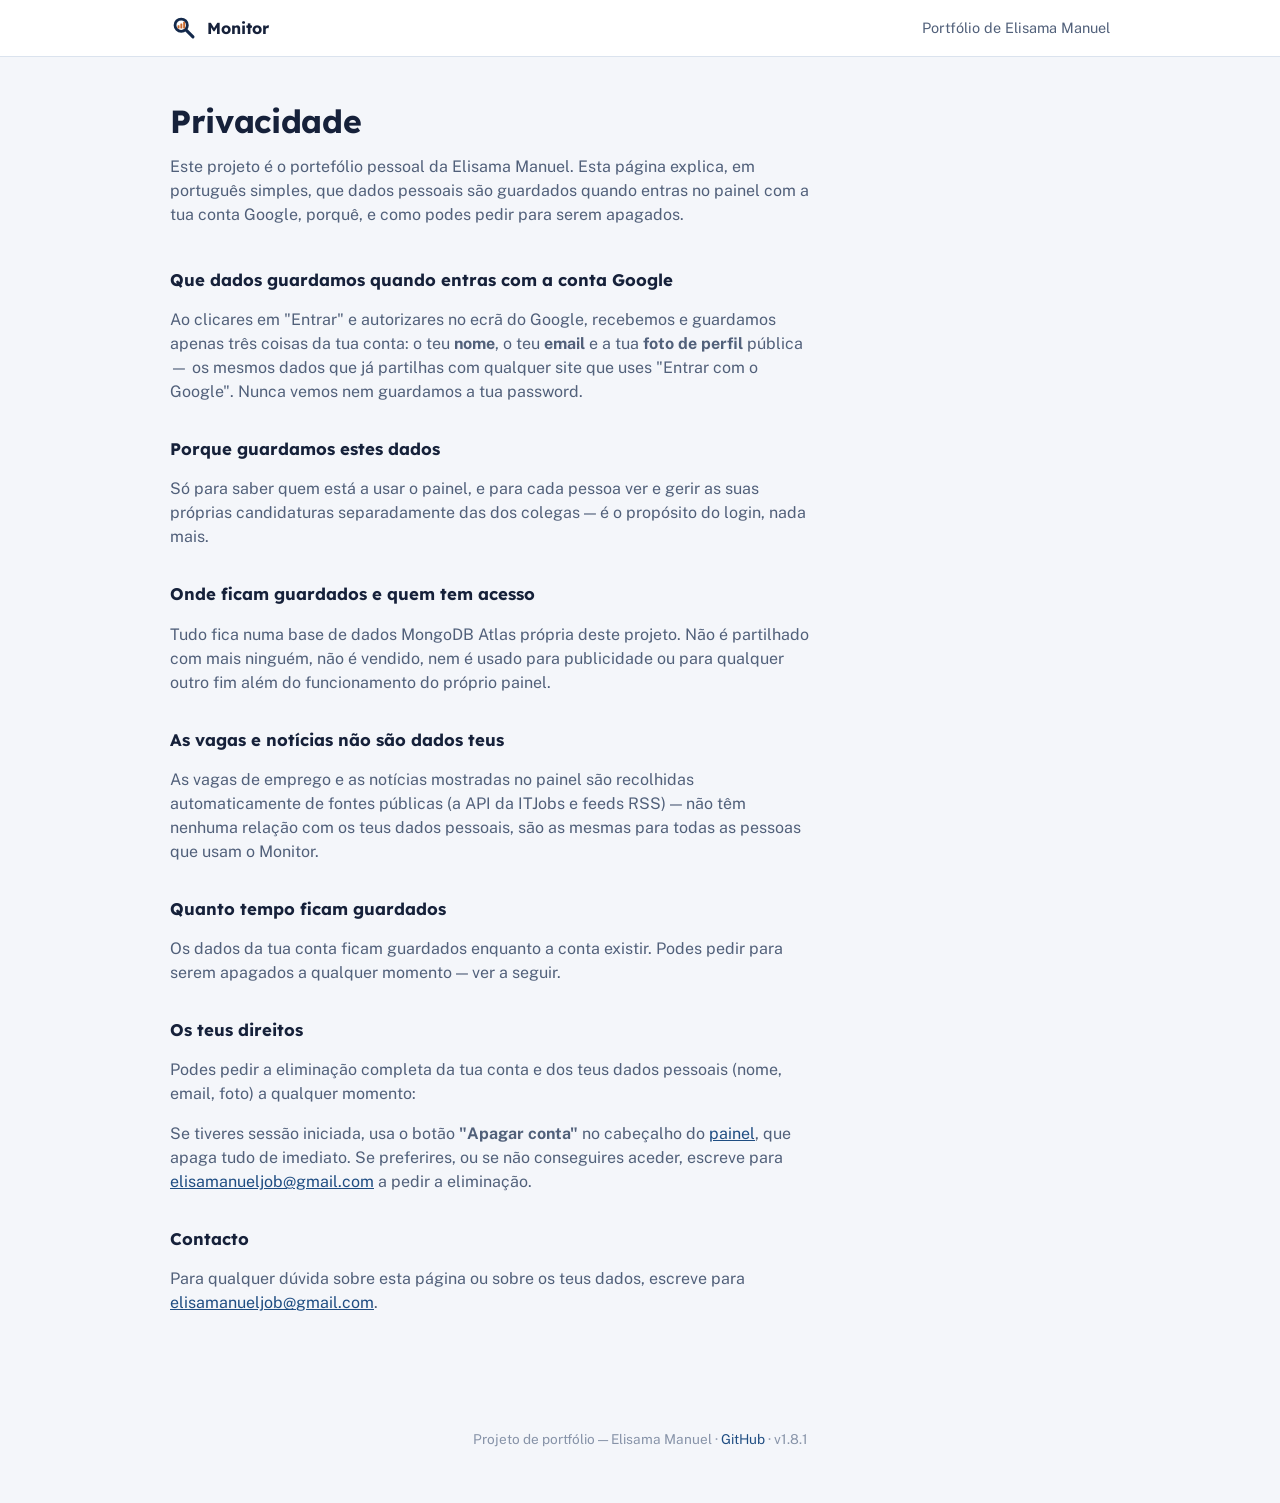
==== static/privacidade.html @ f33a1dab "v1.8.1: interface sem setas nos botoes e links" ====
<!DOCTYPE html>
<html lang="pt">
<head>
    <meta charset="UTF-8">
    <meta name="viewport" content="width=device-width, initial-scale=1.0">
    <title>Privacidade | Monitor de Vagas & Notícias</title>
    <meta name="description" content="Que dados pessoais o Monitor de Vagas & Notícias guarda ao entrares com a conta Google, porquê, e como pedir para serem apagados.">
    <link rel="icon" type="image/svg+xml" href="/static/logo-mark.svg">
    <link rel="stylesheet" href="https://fonts.googleapis.com/css2?family=Lexend:wght@600;700&family=Public+Sans:wght@400;600;700&family=JetBrains+Mono:wght@400;500;700&display=swap">
    <link rel="stylesheet" href="/static/style.css?v=3">
</head>
<body>
    <header class="topo">
        <div class="container topo-conteudo">
            <a href="/" class="marca">
                <img src="/static/logo-mark.svg" alt="">
                <span class="marca-nome">Monitor</span>
            </a>
            <a href="https://elisamanuel-on.github.io/portfolio.html" class="link-portfolio">Portfólio de Elisama Manuel</a>
        </div>
    </header>

    <main class="container pagina-texto">
        <section class="intro">
            <h1>Privacidade</h1>
            <p class="intro-texto">
                Este projeto é o portefólio pessoal da Elisama Manuel. Esta página explica, em
                português simples, que dados pessoais são guardados quando entras no painel com a
                tua conta Google, porquê, e como podes pedir para serem apagados.
            </p>
        </section>

        <h2>Que dados guardamos quando entras com a conta Google</h2>
        <p>
            Ao clicares em "Entrar" e autorizares no ecrã do Google, recebemos e guardamos apenas
            três coisas da tua conta: o teu <strong>nome</strong>, o teu <strong>email</strong> e a
            tua <strong>foto de perfil</strong> pública — os mesmos dados que já partilhas com
            qualquer site que uses "Entrar com o Google". Nunca vemos nem guardamos a tua password.
        </p>

        <h2>Porque guardamos estes dados</h2>
        <p>
            Só para saber quem está a usar o painel, e para cada pessoa ver e gerir as suas próprias
            candidaturas separadamente das dos colegas — é o propósito do login, nada mais.
        </p>

        <h2>Onde ficam guardados e quem tem acesso</h2>
        <p>
            Tudo fica numa base de dados MongoDB Atlas própria deste projeto. Não é partilhado com
            mais ninguém, não é vendido, nem é usado para publicidade ou para qualquer outro fim
            além do funcionamento do próprio painel.
        </p>

        <h2>As vagas e notícias não são dados teus</h2>
        <p>
            As vagas de emprego e as notícias mostradas no painel são recolhidas automaticamente de
            fontes públicas (a API da ITJobs e feeds RSS) — não têm nenhuma relação com os teus dados
            pessoais, são as mesmas para todas as pessoas que usam o Monitor.
        </p>

        <h2>Quanto tempo ficam guardados</h2>
        <p>
            Os dados da tua conta ficam guardados enquanto a conta existir. Podes pedir para serem
            apagados a qualquer momento — ver a seguir.
        </p>

        <h2>Os teus direitos</h2>
        <p>
            Podes pedir a eliminação completa da tua conta e dos teus dados pessoais (nome, email,
            foto) a qualquer momento:
        </p>
        <p>
            Se tiveres sessão iniciada, usa o botão <strong>"Apagar conta"</strong> no
            cabeçalho do <a href="/dashboard">painel</a>, que apaga tudo de imediato. Se preferires,
            ou se não conseguires aceder, escreve para
            <a href="mailto:elisamanueljob@gmail.com">elisamanueljob@gmail.com</a> a pedir a
            eliminação.
        </p>

        <h2>Contacto</h2>
        <p>
            Para qualquer dúvida sobre esta página ou sobre os teus dados, escreve para
            <a href="mailto:elisamanueljob@gmail.com">elisamanueljob@gmail.com</a>.
        </p>
    </main>

    <footer class="rodape">
        <p>Projeto de portfólio — Elisama Manuel · <a href="https://github.com/elisamanuel-on" target="_blank" rel="noopener">GitHub</a> · v1.8.1</p>
    </footer>
</body>
</html>
---- static/style.css ----
/* Monitor de Vagas & Notícias — painel de trabalho, agora com a mesma
   identidade "Azul Editorial" da vitrine pública (mesmos tokens de
   static/vitrine.css), para as duas páginas parecerem o mesmo produto. */

:root {
    --azul-700: #1f4d82;
    --azul-900: #13294b;
    --azul-suave: #e2eaf5;
    --acento: #c96a2e;
    --acento-suave: #f7e6d9;
    --fundo: #f4f6fa;
    --superficie: #ffffff;
    --borda: #dbe3ee;
    --texto: #16213a;
    --texto-suave: #51607a;
    --texto-fraco: #8793a8;
    --sucesso: #0d9488;
    --sucesso-suave: #e6f7f5;
    --aviso: #a8641f;
    --aviso-suave: #f6ead9;
    --raio: 14px;
    --sombra: 0 1px 2px rgba(19,41,75,.06), 0 8px 24px rgba(19,41,75,.08);
}

* { box-sizing: border-box; }

body {
    margin: 0;
    font-family: "Public Sans", -apple-system, BlinkMacSystemFont, "Segoe UI", Roboto, sans-serif;
    background: var(--fundo);
    color: var(--texto);
    line-height: 1.5;
}

h1, h2, h3 { font-family: "Lexend", "Public Sans", sans-serif; }

.mono { font-family: "JetBrains Mono", ui-monospace, monospace; font-variant-numeric: tabular-nums; }

.container {
    max-width: 980px;
    margin: 0 auto;
    padding: 0 20px;
}

.topo {
    background: var(--superficie);
    border-bottom: 1px solid var(--borda);
}

.topo-conteudo {
    display: flex;
    align-items: center;
    justify-content: space-between;
    padding: 14px 20px;
    flex-wrap: wrap;
    gap: 8px;
}

.marca {
    display: flex;
    align-items: center;
    gap: 9px;
    text-decoration: none;
}
.marca:link, .marca:visited, .marca:hover, .marca:active { text-decoration: none; }

.marca img { width: 28px; height: 28px; }

.marca-nome {
    font-family: "Lexend", sans-serif;
    font-weight: 700;
    font-size: 16px;
    color: var(--texto);
}

.link-portfolio {
    color: var(--texto-suave);
    text-decoration: none;
    font-size: 0.9rem;
    border-bottom: 1px solid transparent;
}

.link-portfolio:hover { color: var(--azul-700); border-bottom-color: var(--azul-700); }

.topo-direita {
    display: flex;
    align-items: center;
    gap: 16px;
    flex-wrap: wrap;
}

.conta-utilizador {
    display: flex;
    align-items: center;
    gap: 9px;
    padding: 5px 12px 5px 6px;
    background: var(--fundo);
    border: 1px solid var(--borda);
    border-radius: 999px;
}

.conta-foto {
    width: 22px;
    height: 22px;
    border-radius: 50%;
    object-fit: cover;
    flex-shrink: 0;
}

.conta-nome {
    font-size: 0.82rem;
    color: var(--texto);
    font-weight: 600;
    max-width: 130px;
    overflow: hidden;
    text-overflow: ellipsis;
    white-space: nowrap;
}

.conta-separador {
    width: 1px;
    height: 14px;
    background: var(--borda);
    flex-shrink: 0;
}

.conta-sair {
    font-size: 0.78rem;
    color: var(--texto-suave);
    text-decoration: none;
    white-space: nowrap;
}

.conta-sair:hover { color: var(--azul-700); }

.conta-apagar {
    font: inherit;
    font-size: 0.78rem;
    color: var(--texto-fraco);
    background: none;
    border: none;
    padding: 0;
    cursor: pointer;
    white-space: nowrap;
}

.conta-apagar:hover { color: var(--aviso); }

.pagina-texto {
    padding-bottom: 60px;
}

.pagina-texto h2 {
    font-size: 1.05rem;
    margin: 32px 0 8px;
}

.pagina-texto p {
    color: var(--texto-suave);
    max-width: 640px;
}

.pagina-texto a { color: var(--azul-700); }

.intro {
    padding: 40px 0 8px;
}

.intro h1 {
    margin: 0 0 10px;
    font-size: 2rem;
    letter-spacing: -0.01em;
}

.intro-texto {
    color: var(--texto-suave);
    max-width: 62ch;
    margin: 0;
}

.resumo-cards {
    display: grid;
    grid-template-columns: repeat(auto-fit, minmax(150px, 1fr));
    gap: 12px;
    margin: 28px 0;
}

.card-resumo {
    background: var(--superficie);
    border: 1px solid var(--borda);
    border-radius: var(--raio);
    padding: 16px 18px;
    display: flex;
    flex-direction: column;
    gap: 4px;
    box-shadow: var(--sombra);
}

.card-resumo-destaque {
    border-color: var(--azul-700);
    background: var(--azul-suave);
}

.card-resumo-valor {
    font-family: "JetBrains Mono", ui-monospace, monospace;
    font-variant-numeric: tabular-nums;
    font-size: 1.6rem;
    font-weight: 700;
}

.card-resumo-label {
    font-size: 0.82rem;
    color: var(--texto-suave);
}

.abas {
    display: flex;
    gap: 4px;
    border-bottom: 1px solid var(--borda);
    margin-bottom: 20px;
}

.aba {
    display: inline-flex;
    align-items: center;
    gap: 7px;
    appearance: none;
    background: none;
    border: none;
    border-bottom: 2px solid transparent;
    padding: 10px 4px;
    margin-right: 20px;
    font-size: 0.95rem;
    font-weight: 600;
    color: var(--texto-suave);
    cursor: pointer;
    transition: color .15s ease, border-color .15s ease;
}

.aba:hover { color: var(--azul-700); }

.aba-ativa, .aba-ativa:hover {
    color: var(--azul-700);
    border-bottom-color: var(--azul-700);
}

.aba-contador {
    display: inline-flex;
    align-items: center;
    justify-content: center;
    min-width: 18px;
    height: 18px;
    padding: 0 5px;
    border-radius: 999px;
    background: var(--acento);
    color: #fff;
    font-size: 0.7rem;
    font-weight: 700;
    font-family: "JetBrains Mono", ui-monospace, monospace;
}

.aba-contador[hidden] { display: none; }

.filtros {
    display: flex;
    gap: 10px;
    margin-bottom: 16px;
    flex-wrap: wrap;
}

.filtros input, .filtros select {
    font-family: inherit;
    font-size: 0.9rem;
    padding: 9px 12px;
    border-radius: 10px;
    border: 1px solid var(--borda);
    background: var(--superficie);
    color: var(--texto);
    transition: border-color .15s ease;
}

.filtros input:focus-visible, .filtros select:focus-visible {
    outline: 2px solid var(--azul-700);
    outline-offset: 1px;
    border-color: var(--azul-700);
}

.filtros input[type="search"] {
    flex: 1;
    min-width: 200px;
}

.lista {
    display: grid;
    gap: 12px;
    padding-bottom: 60px;
}

.estado-vazio {
    color: var(--texto-suave);
    padding: 24px;
    text-align: center;
    background: var(--superficie);
    border: 1px dashed var(--borda);
    border-radius: var(--raio);
}

.cartao-vaga, .cartao-noticia {
    background: var(--superficie);
    border: 1px solid var(--borda);
    border-radius: var(--raio);
    padding: 16px 18px;
    box-shadow: var(--sombra);
    transition: box-shadow .18s ease, border-color .18s ease;
}

.cartao-vaga:hover, .cartao-noticia:hover {
    border-color: var(--azul-700);
}

.cartao-vaga-cabecalho {
    display: flex;
    align-items: flex-start;
    justify-content: space-between;
    gap: 10px;
}

.cartao-vaga-cabecalho h3 {
    margin: 0;
    font-size: 1.05rem;
    font-family: "Public Sans", sans-serif;
    font-weight: 700;
}

/* Pílulas de estado — mesmas cores usadas no guia de identidade */
.etiqueta-estado {
    font-size: 0.75rem;
    font-weight: 600;
    padding: 3px 10px;
    border-radius: 999px;
    white-space: nowrap;
    background: var(--aviso-suave);
    color: var(--aviso);
}

.etiqueta-estado[data-estado="candidatei_me"] {
    background: var(--fundo);
    color: var(--azul-700);
    border: 1px solid var(--borda);
}

.etiqueta-estado[data-estado="resposta_recebida"] {
    background: var(--sucesso-suave);
    color: var(--sucesso);
}

.etiqueta-estado[data-estado="arquivada"] {
    background: var(--borda);
    color: var(--texto-fraco);
}

.cartao-vaga-empresa {
    margin: 4px 0 2px;
    font-weight: 600;
    color: var(--texto-suave);
}

.etiqueta-fonte {
    display: inline-block;
    margin-bottom: 8px;
    font-family: "JetBrains Mono", ui-monospace, monospace;
    font-size: 0.72rem;
    font-weight: 500;
    letter-spacing: 0.03em;
    text-transform: uppercase;
    color: var(--texto-suave);
    background: var(--fundo);
    border: 1px solid var(--borda);
    border-radius: 999px;
    padding: 2px 9px;
}

.cartao-vaga-detalhes {
    margin: 0 0 12px;
    font-size: 0.88rem;
    color: var(--texto-suave);
}

.cartao-vaga-rodape {
    display: flex;
    align-items: center;
    justify-content: space-between;
    gap: 10px;
    flex-wrap: wrap;
}

.cartao-vaga-link {
    color: var(--azul-700);
    text-decoration: none;
    font-weight: 600;
    font-size: 0.9rem;
}

.cartao-vaga-link:hover { text-decoration: underline; }

.seletor-estado {
    font-family: inherit;
    font-size: 0.85rem;
    padding: 6px 10px;
    border-radius: 8px;
    border: 1px solid var(--borda);
    background: var(--fundo);
    transition: border-color .15s ease;
}

.seletor-estado:focus-visible {
    outline: 2px solid var(--azul-700);
    outline-offset: 1px;
    border-color: var(--azul-700);
}

.cartao-noticia-fonte {
    margin: 0 0 4px;
    font-family: "JetBrains Mono", ui-monospace, monospace;
    font-size: 0.72rem;
    font-weight: 500;
    letter-spacing: 0.04em;
    text-transform: uppercase;
    color: var(--sucesso);
}

.cartao-noticia h3 {
    margin: 0 0 6px;
    font-size: 1.02rem;
    font-family: "Public Sans", sans-serif;
    font-weight: 700;
}

.cartao-noticia h3 a {
    color: var(--texto);
    text-decoration: none;
}

.cartao-noticia h3 a:hover { color: var(--azul-700); }

.cartao-noticia-resumo {
    margin: 0 0 8px;
    color: var(--texto-suave);
    font-size: 0.9rem;
}

.cartao-noticia-data {
    margin: 0;
    font-size: 0.78rem;
    color: var(--texto-fraco);
}

.rodape {
    text-align: center;
    padding: 24px 20px 40px;
    color: var(--texto-fraco);
    font-size: 0.85rem;
}

.rodape a { color: var(--azul-700); text-decoration: none; }
.rodape a:hover { text-decoration: underline; }

/* Celebração ao marcar uma vaga como "Com resposta" */
@keyframes estadoPop {
    0%   { transform: scale(1); }
    40%  { transform: scale(1.18); }
    70%  { transform: scale(.96); }
    100% { transform: scale(1); }
}
.etiqueta-estado.a-celebrar { animation: estadoPop .5s cubic-bezier(.34, 1.56, .64, 1); }

@keyframes cartaoBrilho {
    0%   { box-shadow: 0 0 0 0 rgba(13, 148, 136, .35), var(--sombra); }
    100% { box-shadow: 0 0 0 14px rgba(13, 148, 136, 0), var(--sombra); }
}
.cartao-vaga.a-celebrar { animation: cartaoBrilho 1s ease-out; }

/* Estatísticas */

.grelha-estatisticas {
    display: grid;
    grid-template-columns: repeat(auto-fit, minmax(280px, 1fr));
    gap: 16px;
    padding-bottom: 60px;
}

.cartao-estatistica {
    background: var(--superficie);
    border: 1px solid var(--borda);
    border-radius: var(--raio);
    padding: 18px 20px;
    box-shadow: var(--sombra);
}

.cartao-estatistica-larga { grid-column: 1 / -1; }

.estatistica-cabecalho {
    display: flex;
    align-items: center;
    justify-content: space-between;
    flex-wrap: wrap;
    gap: 8px;
    margin-bottom: 4px;
}

.estatistica-titulo {
    margin: 0 0 10px;
    font-size: 0.92rem;
    font-weight: 700;
    color: var(--texto);
}

.cartao-estatistica-larga .estatistica-titulo { margin-bottom: 0; }

.estatistica-legenda {
    display: flex;
    gap: 14px;
    font-size: 0.8rem;
    color: var(--texto-suave);
}

.legenda-item { display: flex; align-items: center; gap: 5px; }

.ponto-legenda {
    width: 8px;
    height: 8px;
    border-radius: 999px;
    display: inline-block;
}

.ponto-legenda-vagas { background: var(--azul-700); }
.ponto-legenda-noticias { background: var(--acento); }

.cartao-estatistica canvas {
    width: 100%;
    display: block;
    min-height: 120px;
}

.taxa-resposta-numero {
    font-family: "JetBrains Mono", ui-monospace, monospace;
    font-size: 2.2rem;
    font-weight: 700;
    color: var(--sucesso);
    line-height: 1;
}

.taxa-resposta-barra {
    height: 10px;
    border-radius: 999px;
    background: var(--borda);
    overflow: hidden;
    margin: 12px 0 8px;
}

.taxa-resposta-preenchimento {
    height: 100%;
    background: var(--sucesso);
    border-radius: 999px;
    transition: width .6s cubic-bezier(.34, 1.56, .64, 1);
}

.taxa-resposta-legenda {
    margin: 0;
    font-size: 0.85rem;
    color: var(--texto-suave);
}

.lista-fontes {
    display: flex;
    flex-direction: column;
}

.linha-fonte {
    display: flex;
    align-items: center;
    gap: 9px;
    padding: 9px 0;
    border-bottom: 1px solid var(--borda);
}

.linha-fonte:last-child { border-bottom: none; }

.linha-fonte .ponto-legenda { flex-shrink: 0; }

.linha-fonte-nome {
    flex: 1;
    min-width: 0;
    font-size: 0.88rem;
    font-weight: 600;
    color: var(--texto);
    white-space: nowrap;
    overflow: hidden;
    text-overflow: ellipsis;
}

.linha-fonte-total {
    font-family: "JetBrains Mono", ui-monospace, monospace;
    font-size: 0.85rem;
    color: var(--texto-suave);
}

@media (prefers-reduced-motion: reduce) {
    .aba, .filtros input, .filtros select, .cartao-vaga, .cartao-noticia, .seletor-estado {
        transition: none;
    }
    .etiqueta-estado.a-celebrar, .cartao-vaga.a-celebrar {
        animation: none;
    }
    .taxa-resposta-preenchimento {
        transition: none;
    }
}

@media (max-width: 480px) {
    .intro h1 { font-size: 1.6rem; }
    .cartao-vaga-rodape { flex-direction: column; align-items: stretch; }
}

.paginacao {
    display: flex;
    align-items: center;
    justify-content: space-between;
    gap: 12px;
    padding: 10px 0 4px;
}

.paginacao-info {
    display: flex;
    flex-direction: column;
    align-items: center;
    color: var(--texto-suave);
    font-size: 0.95rem;
    text-align: center;
}

.paginacao-info small { color: var(--texto-fraco); font-size: 0.8rem; }

.paginacao-botao {
    font: inherit;
    font-weight: 600;
    color: var(--azul-700);
    background: var(--superficie);
    border: 1px solid var(--azul-700);
    border-radius: 999px;
    padding: 9px 20px;
    cursor: pointer;
    white-space: nowrap;
    transition: background .15s, color .15s;
}

.paginacao-botao:hover:not(:disabled) { background: var(--azul-700); color: #fff; }
.paginacao-botao:focus-visible { outline: 3px solid var(--azul-suave); outline-offset: 2px; }
.paginacao-botao:disabled { opacity: .4; cursor: default; }

@media (max-width: 520px) {
    .paginacao-botao { padding: 8px 12px; font-size: 0.9rem; }
    .paginacao-info small { display: none; }
}
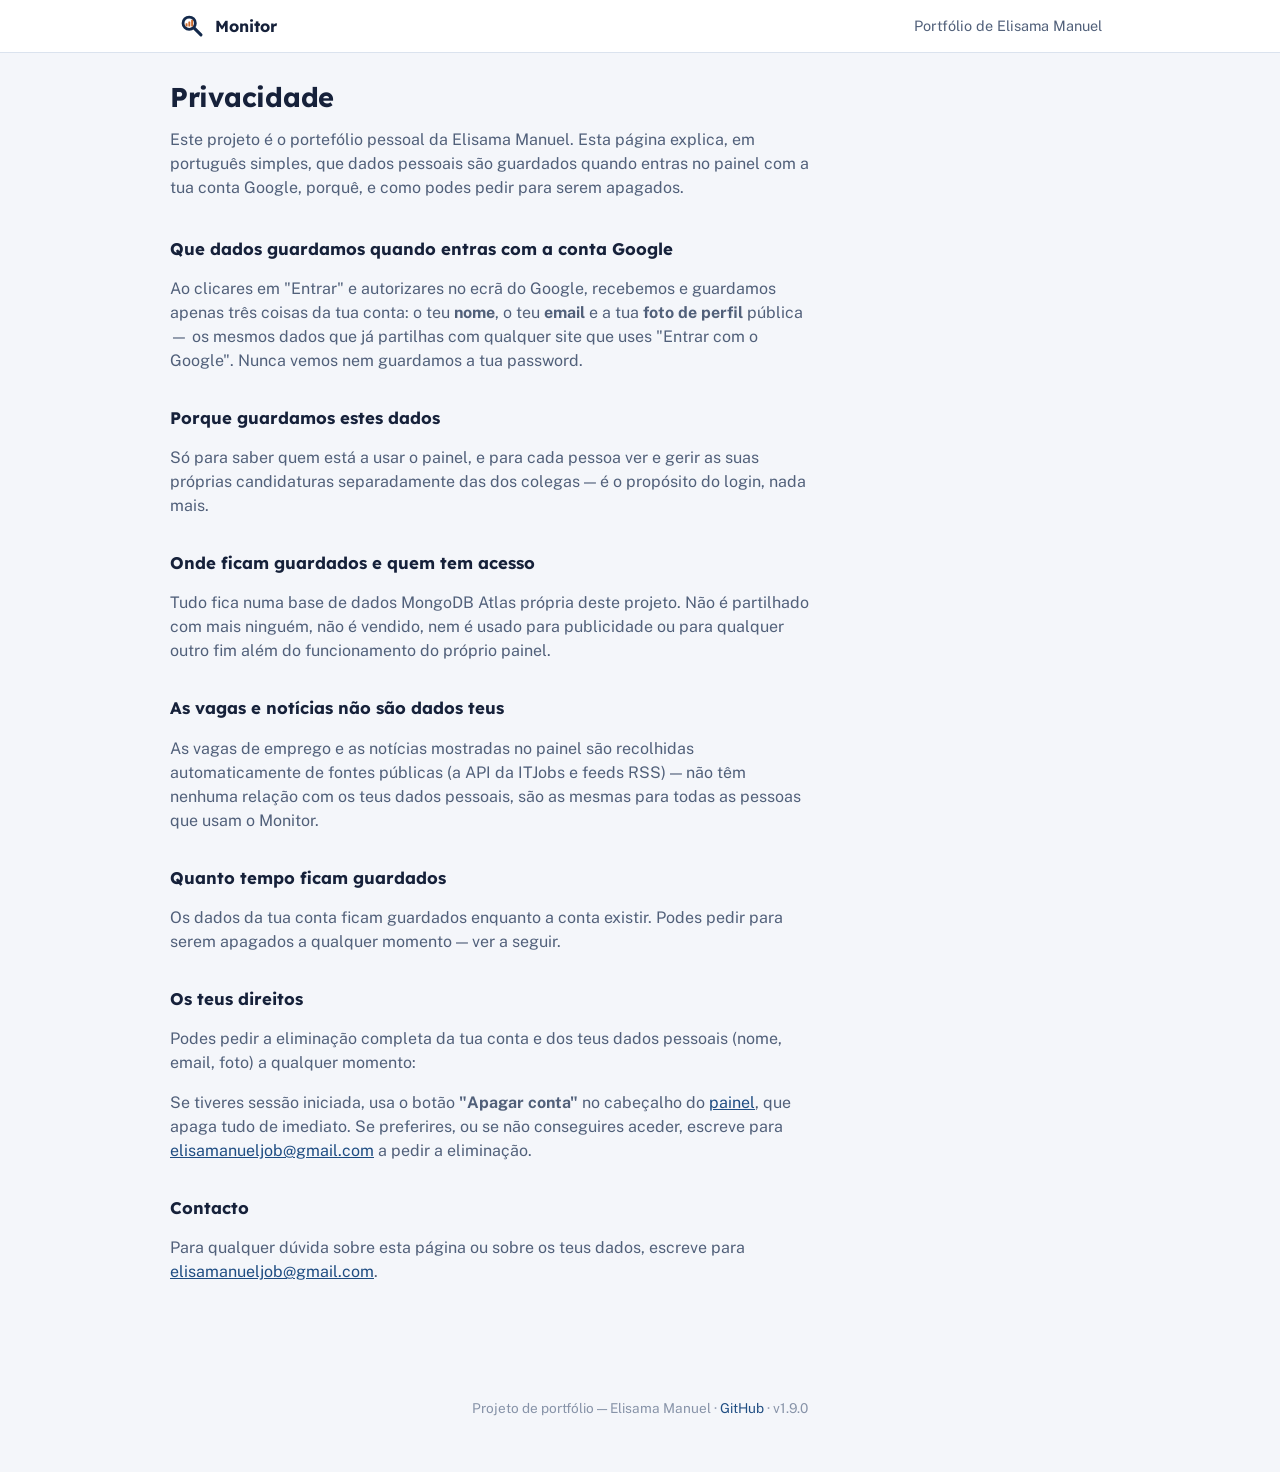
==== commit cc6378a6: "v1.9.0: layout em largura total com painel lateral de noticias" ====
--- a/static/privacidade.html
+++ b/static/privacidade.html
@@ -85,7 +85,7 @@
     </main>
 
     <footer class="rodape">
-        <p>Projeto de portfólio — Elisama Manuel · <a href="https://github.com/elisamanuel-on" target="_blank" rel="noopener">GitHub</a> · v1.8.1</p>
+        <p>Projeto de portfólio — Elisama Manuel · <a href="https://github.com/elisamanuel-on" target="_blank" rel="noopener">GitHub</a> · v1.9.0</p>
     </footer>
 </body>
 </html>
--- a/static/style.css
+++ b/static/style.css
@@ -45,15 +45,25 @@
 .topo {
     background: var(--superficie);
     border-bottom: 1px solid var(--borda);
+    position: sticky;
+    top: 0;
+    z-index: 20;
+}
+
+/* Largura total, com margens laterais pequenas (o painel aproveita o ecrã todo) */
+.container-largo {
+    width: 100%;
+    margin: 0 auto;
+    padding: 0 28px;
 }
 
 .topo-conteudo {
     display: flex;
     align-items: center;
     justify-content: space-between;
-    padding: 14px 20px;
+    padding: 12px 28px;
     flex-wrap: wrap;
-    gap: 8px;
+    gap: 8px 24px;
 }
 
 .marca {
@@ -83,6 +93,7 @@
 .link-portfolio:hover { color: var(--azul-700); border-bottom-color: var(--azul-700); }
 
 .topo-direita {
+    margin-left: auto;
     display: flex;
     align-items: center;
     gap: 16px;
@@ -163,26 +174,26 @@
 .pagina-texto a { color: var(--azul-700); }
 
 .intro {
-    padding: 40px 0 8px;
+    padding: 24px 0 4px;
 }
 
 .intro h1 {
     margin: 0 0 10px;
-    font-size: 2rem;
+    font-size: 1.7rem;
     letter-spacing: -0.01em;
 }
 
 .intro-texto {
     color: var(--texto-suave);
-    max-width: 62ch;
+    max-width: 90ch;
     margin: 0;
 }
 
 .resumo-cards {
     display: grid;
-    grid-template-columns: repeat(auto-fit, minmax(150px, 1fr));
-    gap: 12px;
-    margin: 28px 0;
+    grid-template-columns: repeat(auto-fit, minmax(170px, 1fr));
+    gap: 14px;
+    margin: 18px 0 22px;
 }
 
 .card-resumo {
@@ -215,9 +226,7 @@
 
 .abas {
     display: flex;
-    gap: 4px;
-    border-bottom: 1px solid var(--borda);
-    margin-bottom: 20px;
+    gap: 6px;
 }
 
 .aba {
@@ -227,21 +236,21 @@
     appearance: none;
     background: none;
     border: none;
-    border-bottom: 2px solid transparent;
-    padding: 10px 4px;
-    margin-right: 20px;
+    border-radius: 10px;
+    padding: 8px 14px;
     font-size: 0.95rem;
     font-weight: 600;
+    font-family: inherit;
     color: var(--texto-suave);
     cursor: pointer;
-    transition: color .15s ease, border-color .15s ease;
-}
-
-.aba:hover { color: var(--azul-700); }
+    transition: color .15s ease, background .15s ease;
+}
+
+.aba:hover { color: var(--azul-700); background: var(--fundo); }
 
 .aba-ativa, .aba-ativa:hover {
     color: var(--azul-700);
-    border-bottom-color: var(--azul-700);
+    background: var(--azul-suave);
 }
 
 .aba-contador {
@@ -290,11 +299,108 @@
     min-width: 200px;
 }
 
+.filtros-vagas {
+    display: grid;
+    grid-template-columns: minmax(220px, 2fr) repeat(5, minmax(0, 1fr));
+}
+
+.filtros-vagas input[type="search"] { min-width: 0; }
+.filtros-vagas select { min-width: 0; width: 100%; }
+
 .lista {
     display: grid;
     gap: 12px;
     padding-bottom: 60px;
-}
+    scroll-margin-top: 84px;
+}
+
+/* Vagas à esquerda, notícias e localizações à direita */
+.duas-colunas {
+    display: grid;
+    grid-template-columns: minmax(0, 1fr) 360px;
+    gap: 20px;
+    align-items: start;
+}
+
+.lateral {
+    position: sticky;
+    top: 84px;
+    display: flex;
+    flex-direction: column;
+    gap: 16px;
+}
+
+.lateral-bloco {
+    background: var(--superficie);
+    border: 1px solid var(--borda);
+    border-radius: var(--raio);
+    padding: 16px;
+    box-shadow: var(--sombra);
+}
+
+.lateral-titulo {
+    display: flex;
+    justify-content: space-between;
+    align-items: center;
+    margin: 0 0 12px;
+    font-size: 1rem;
+}
+
+.lateral-ver-todas {
+    font: inherit;
+    font-family: "Public Sans", sans-serif;
+    font-size: 0.82rem;
+    font-weight: 600;
+    color: var(--azul-700);
+    background: none;
+    border: none;
+    padding: 0;
+    cursor: pointer;
+}
+
+.lateral-ver-todas:hover { text-decoration: underline; }
+
+.lateral-noticias { display: flex; flex-direction: column; gap: 8px; }
+
+.lateral-noticia {
+    border: 1px solid var(--borda);
+    border-radius: 12px;
+    padding: 10px 12px;
+}
+
+.lateral-noticia small {
+    display: block;
+    font-family: "JetBrains Mono", ui-monospace, monospace;
+    font-size: 0.7rem;
+    font-weight: 500;
+    letter-spacing: 0.04em;
+    text-transform: uppercase;
+    color: var(--acento);
+}
+
+.lateral-noticia a {
+    display: block;
+    margin: 3px 0;
+    font-weight: 600;
+    font-size: 0.92rem;
+    color: var(--texto);
+    text-decoration: none;
+}
+
+.lateral-noticia a:hover { color: var(--azul-700); }
+.lateral-noticia span { font-size: 0.78rem; color: var(--texto-fraco); }
+
+.lateral-barras { display: flex; flex-direction: column; gap: 10px; }
+.lateral-barra span { display: flex; justify-content: space-between; font-size: 0.85rem; color: var(--texto-suave); }
+.lateral-barra b { font-family: "JetBrains Mono", ui-monospace, monospace; font-weight: 500; color: var(--texto); }
+.lateral-barra i { display: block; height: 7px; border-radius: 6px; background: var(--azul-700); margin-top: 4px; }
+
+/* Notícias: várias colunas quando há espaço */
+#listaNoticias {
+    grid-template-columns: repeat(auto-fill, minmax(360px, 1fr));
+}
+
+#listaNoticias .paginacao { grid-column: 1 / -1; }
 
 .estado-vazio {
     color: var(--texto-suave);
@@ -317,6 +423,42 @@
 .cartao-vaga:hover, .cartao-noticia:hover {
     border-color: var(--azul-700);
 }
+
+/* Cartão de vaga em linha: texto à esquerda, ações à direita */
+#listaVagas .cartao-vaga {
+    display: grid;
+    grid-template-columns: minmax(0, 1fr) auto;
+    column-gap: 20px;
+    row-gap: 2px;
+    align-items: center;
+    padding: 14px 18px;
+}
+
+#listaVagas .cartao-vaga-cabecalho,
+#listaVagas .cartao-vaga-meta,
+#listaVagas .cartao-vaga-detalhes { grid-column: 1; }
+
+#listaVagas .cartao-vaga-detalhes { margin: 4px 0 0; }
+#listaVagas .cartao-vaga-cabecalho { justify-content: flex-start; align-items: center; flex-wrap: wrap; gap: 4px 12px; }
+
+#listaVagas .cartao-vaga-rodape {
+    grid-column: 2;
+    grid-row: 1 / 4;
+    flex-direction: column;
+    align-items: flex-end;
+    justify-content: center;
+    gap: 8px;
+}
+
+.cartao-vaga-meta {
+    display: flex;
+    align-items: center;
+    flex-wrap: wrap;
+    gap: 4px 10px;
+}
+
+.cartao-vaga-meta .cartao-vaga-empresa { margin: 2px 0; }
+.cartao-vaga-meta .etiqueta-fonte { margin-bottom: 0; }
 
 .cartao-vaga-cabecalho {
     display: flex;
@@ -662,3 +804,31 @@
     .paginacao-botao { padding: 8px 12px; font-size: 0.9rem; }
     .paginacao-info small { display: none; }
 }
+
+@media (max-width: 1100px) {
+    .duas-colunas { grid-template-columns: 1fr; }
+    .lateral { position: static; }
+    .filtros-vagas { grid-template-columns: repeat(2, minmax(0, 1fr)); }
+    .filtros-vagas input[type="search"] { grid-column: 1 / -1; }
+}
+
+@media (max-width: 900px) {
+    .abas { order: 3; width: 100%; overflow-x: auto; }
+    .topo-conteudo { gap: 8px 16px; }
+}
+
+@media (max-width: 700px) {
+    .container-largo { padding: 0 14px; }
+    .topo-conteudo { padding: 10px 14px; }
+    .link-portfolio { display: none; }
+    #listaVagas .cartao-vaga { grid-template-columns: 1fr; }
+    #listaVagas .cartao-vaga-rodape {
+        grid-column: 1;
+        grid-row: auto;
+        flex-direction: row;
+        align-items: center;
+        justify-content: space-between;
+        margin-top: 10px;
+    }
+    #listaNoticias { grid-template-columns: 1fr; }
+}
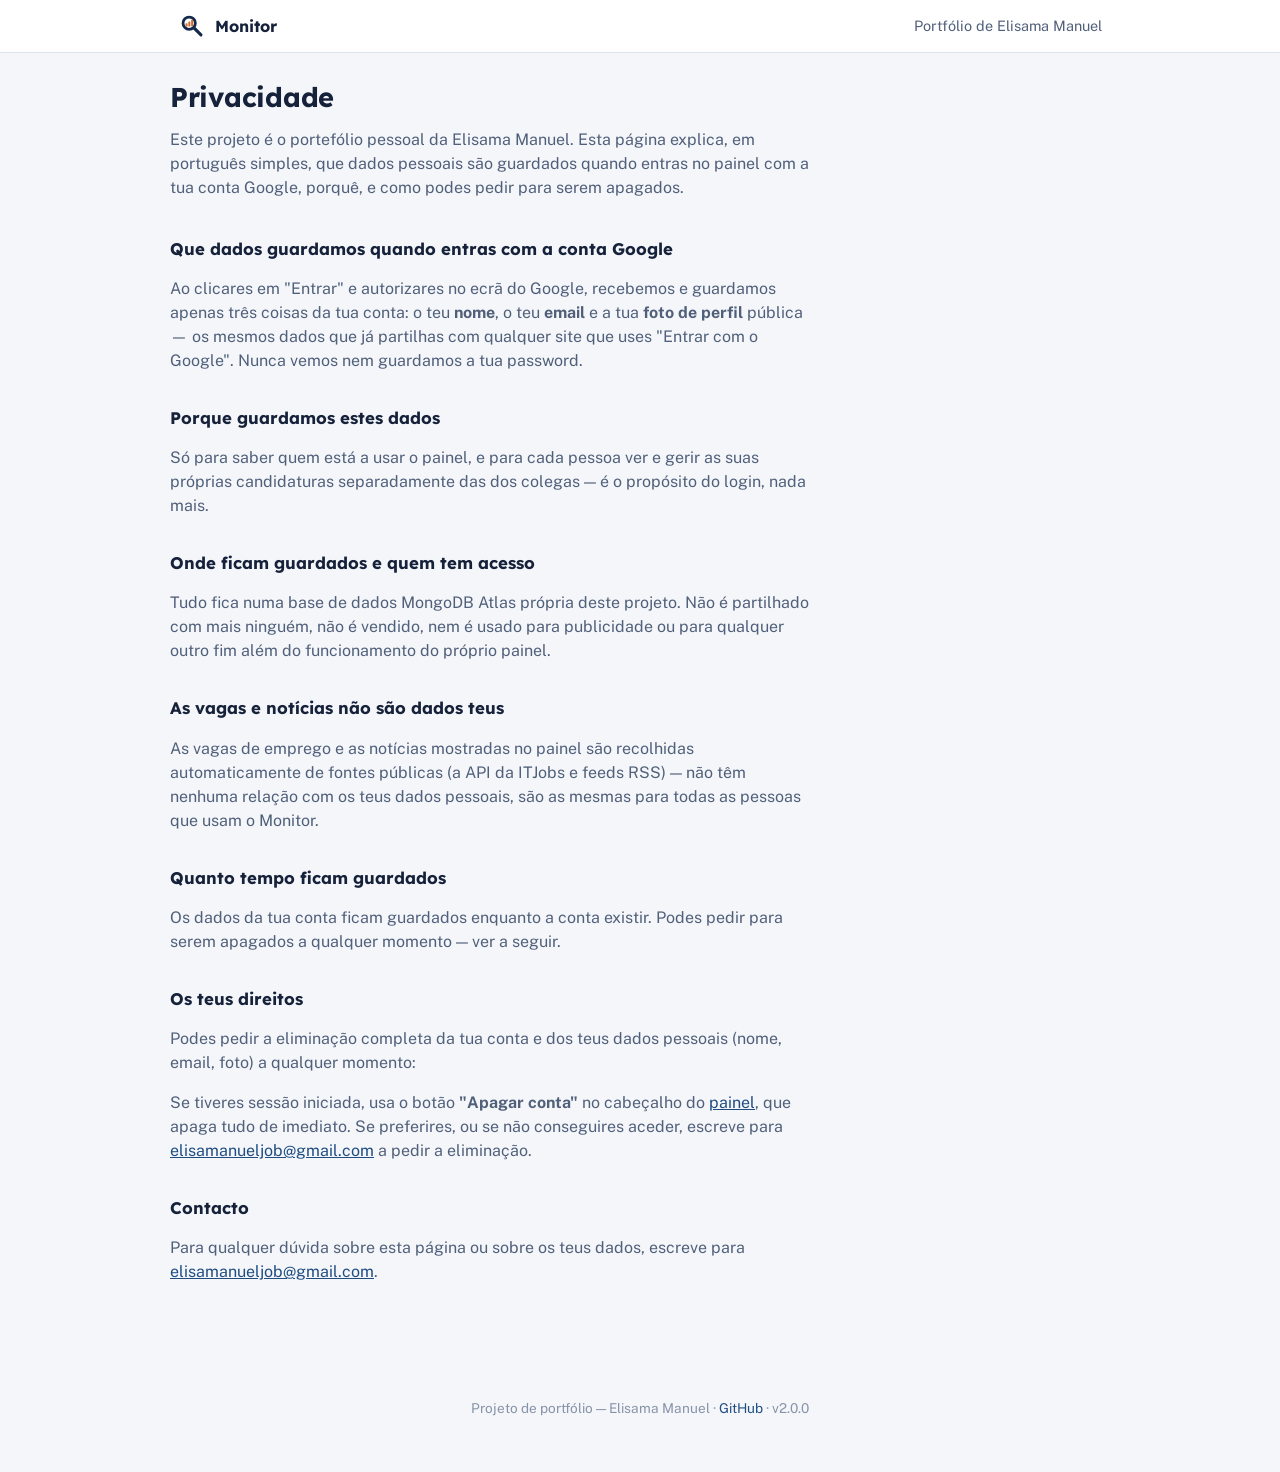
==== commit 8c4a5f5f: "v2.0.0: modo aplicação (.exe) com ecrã de entrada, barra lateral e candidaturas" ====
--- a/static/privacidade.html
+++ b/static/privacidade.html
@@ -85,7 +85,8 @@
     </main>
 
     <footer class="rodape">
-        <p>Projeto de portfólio — Elisama Manuel · <a href="https://github.com/elisamanuel-on" target="_blank" rel="noopener">GitHub</a> · v1.9.0</p>
+        <p>Projeto de portfólio — Elisama Manuel · <a href="https://github.com/elisamanuel-on" target="_blank" rel="noopener">GitHub</a> · <span class="versao-site">v2.0.0</span></p>
+    <script src="/static/versao.js?v=1" defer></script>
     </footer>
 </body>
 </html>
--- a/static/style.css
+++ b/static/style.css
@@ -832,3 +832,188 @@
     }
     #listaNoticias { grid-template-columns: 1fr; }
 }
+
+/* =====================================================================
+   Modo aplicação (executável): barra lateral + barra de cima.
+   Só aparece quando o endereço tem ?modo=app (ver o script no <head>);
+   no site normal estes elementos ficam escondidos.
+   ===================================================================== */
+.trilho-app, .barra-app { display: none; }
+
+html.modo-app body { padding-left: 72px; }
+html.modo-app .topo,
+html.modo-app .intro,
+html.modo-app .rodape { display: none; }
+
+html.modo-app .trilho-app {
+    display: flex;
+    position: fixed;
+    left: 0;
+    top: 0;
+    bottom: 0;
+    width: 72px;
+    z-index: 30;
+    flex-direction: column;
+    align-items: center;
+    gap: 8px;
+    padding: 16px 0;
+    background: var(--azul-900);
+    overflow-y: auto;
+}
+
+.trilho-marca { margin-bottom: 10px; }
+.trilho-marca img { width: 34px; height: 34px; display: block; background: #fff; border-radius: 9px; padding: 4px; }
+
+.trilho-item {
+    position: relative;
+    width: 54px;
+    padding: 8px 0;
+    border: 0;
+    border-radius: 12px;
+    background: none;
+    color: #9db4d6;
+    font: inherit;
+    font-size: 0.66rem;
+    font-weight: 600;
+    display: flex;
+    flex-direction: column;
+    align-items: center;
+    gap: 3px;
+    cursor: pointer;
+}
+.trilho-item svg { width: 20px; height: 20px; }
+.trilho-item:hover { background: rgba(255,255,255,.08); color: #fff; }
+.trilho-item-ativo, .trilho-item-ativo:hover { background: rgba(255,255,255,.16); color: #fff; }
+.trilho-item:focus-visible { outline: 2px solid #fff; outline-offset: 1px; }
+.trilho-item .aba-contador { position: absolute; top: 1px; right: 4px; min-width: 16px; height: 16px; font-size: 0.6rem; }
+.trilho-versao { margin-top: auto; font: 500 0.6rem "JetBrains Mono", ui-monospace, monospace; color: #9db4d6; }
+
+html.modo-app .barra-app {
+    display: flex;
+    position: sticky;
+    top: 0;
+    z-index: 20;
+    align-items: center;
+    gap: 14px;
+    flex-wrap: wrap;
+    padding: 10px 24px;
+    background: var(--superficie);
+    border-bottom: 1px solid var(--borda);
+    font-size: 0.85rem;
+    color: var(--texto-suave);
+}
+
+.barra-app-titulo { font-size: 1.05rem; margin: 0 6px 0 0; color: var(--texto); }
+.app-estado { display: inline-flex; align-items: center; gap: 7px; color: var(--sucesso); font-weight: 600; }
+.app-estado i { width: 8px; height: 8px; border-radius: 50%; background: var(--sucesso); display: block; }
+.app-estado-erro { color: var(--aviso); }
+.app-estado-erro i { background: var(--aviso); }
+.barra-app-pesquisa {
+    margin-left: auto;
+    width: min(340px, 100%);
+    font: inherit;
+    font-size: 0.88rem;
+    padding: 7px 12px;
+    border-radius: 10px;
+    border: 1px solid var(--borda);
+    background: var(--superficie);
+    color: var(--texto);
+}
+.barra-app-pesquisa:focus-visible { outline: 2px solid var(--azul-700); outline-offset: 1px; border-color: var(--azul-700); }
+.conta-app[hidden] { display: none; }
+
+html.modo-app .container-largo { padding-top: 18px; padding-bottom: 8px; }
+html.modo-app .resumo-cards { margin: 0 0 14px; gap: 12px; }
+html.modo-app .card-resumo { padding: 10px 16px; }
+html.modo-app .card-resumo-valor { font-size: 1.4rem; }
+html.modo-app .lateral { top: 76px; }
+html.modo-app .lista { scroll-margin-top: 76px; }
+
+/* Quadro de candidaturas */
+.quadro {
+    display: grid;
+    grid-template-columns: repeat(4, minmax(220px, 1fr));
+    gap: 14px;
+    align-items: start;
+    overflow-x: auto;
+    padding-bottom: 6px;
+}
+.quadro-coluna {
+    background: #eaeff6;
+    border-radius: var(--raio);
+    padding: 10px;
+    display: flex;
+    flex-direction: column;
+    gap: 8px;
+    min-height: 160px;
+}
+.quadro-coluna h2 {
+    display: flex;
+    justify-content: space-between;
+    align-items: center;
+    margin: 0;
+    padding: 2px 4px;
+    font-size: 0.88rem;
+}
+.quadro-coluna h2 b {
+    background: var(--superficie);
+    border-radius: 999px;
+    padding: 0 9px;
+    font: 600 0.75rem "JetBrains Mono", ui-monospace, monospace;
+}
+.cartao-quadro {
+    background: var(--superficie);
+    border: 1px solid var(--borda);
+    border-radius: 12px;
+    padding: 10px 12px;
+}
+.cartao-quadro:hover { border-color: var(--azul-700); }
+.cartao-quadro h3 { margin: 0; font: 700 0.9rem "Public Sans", sans-serif; }
+.cartao-quadro h3 a { color: var(--texto); text-decoration: none; }
+.cartao-quadro h3 a:hover { color: var(--azul-700); }
+.cartao-quadro p { margin: 2px 0 8px; font-size: 0.82rem; color: var(--texto-suave); }
+.cartao-quadro .seletor-estado { width: 100%; }
+.quadro-vazio {
+    margin: 0;
+    padding: 18px 6px;
+    text-align: center;
+    color: var(--texto-fraco);
+    font-size: 0.82rem;
+    border: 1px dashed var(--borda);
+    border-radius: 12px;
+}
+.quadro-mais {
+    font: inherit;
+    font-size: 0.8rem;
+    font-weight: 600;
+    color: var(--azul-700);
+    background: none;
+    border: 0;
+    padding: 4px;
+    cursor: pointer;
+}
+.quadro-mais:hover { text-decoration: underline; }
+.quadro-nota { color: var(--texto-fraco); font-size: 0.8rem; margin: 12px 0 40px; }
+
+@media (max-width: 700px) {
+    html.modo-app body { padding-left: 0; padding-top: 58px; }
+    html.modo-app .trilho-app {
+        right: 0;
+        bottom: auto;
+        width: auto;
+        height: 58px;
+        flex-direction: row;
+        justify-content: flex-start;
+        padding: 8px 10px;
+        gap: 4px;
+        overflow-x: auto;
+        overflow-y: hidden;
+    }
+    .trilho-marca { margin: 0 6px 0 0; }
+    .trilho-item { width: auto; flex-direction: row; padding: 6px 12px; font-size: 0.8rem; flex: none; }
+    .trilho-item svg { display: none; }
+    .trilho-versao { display: none; }
+    html.modo-app .barra-app { top: 58px; padding: 8px 14px; }
+    .barra-app-pesquisa, .barra-app-recolha { display: none; }
+    html.modo-app .lateral { top: 120px; }
+}
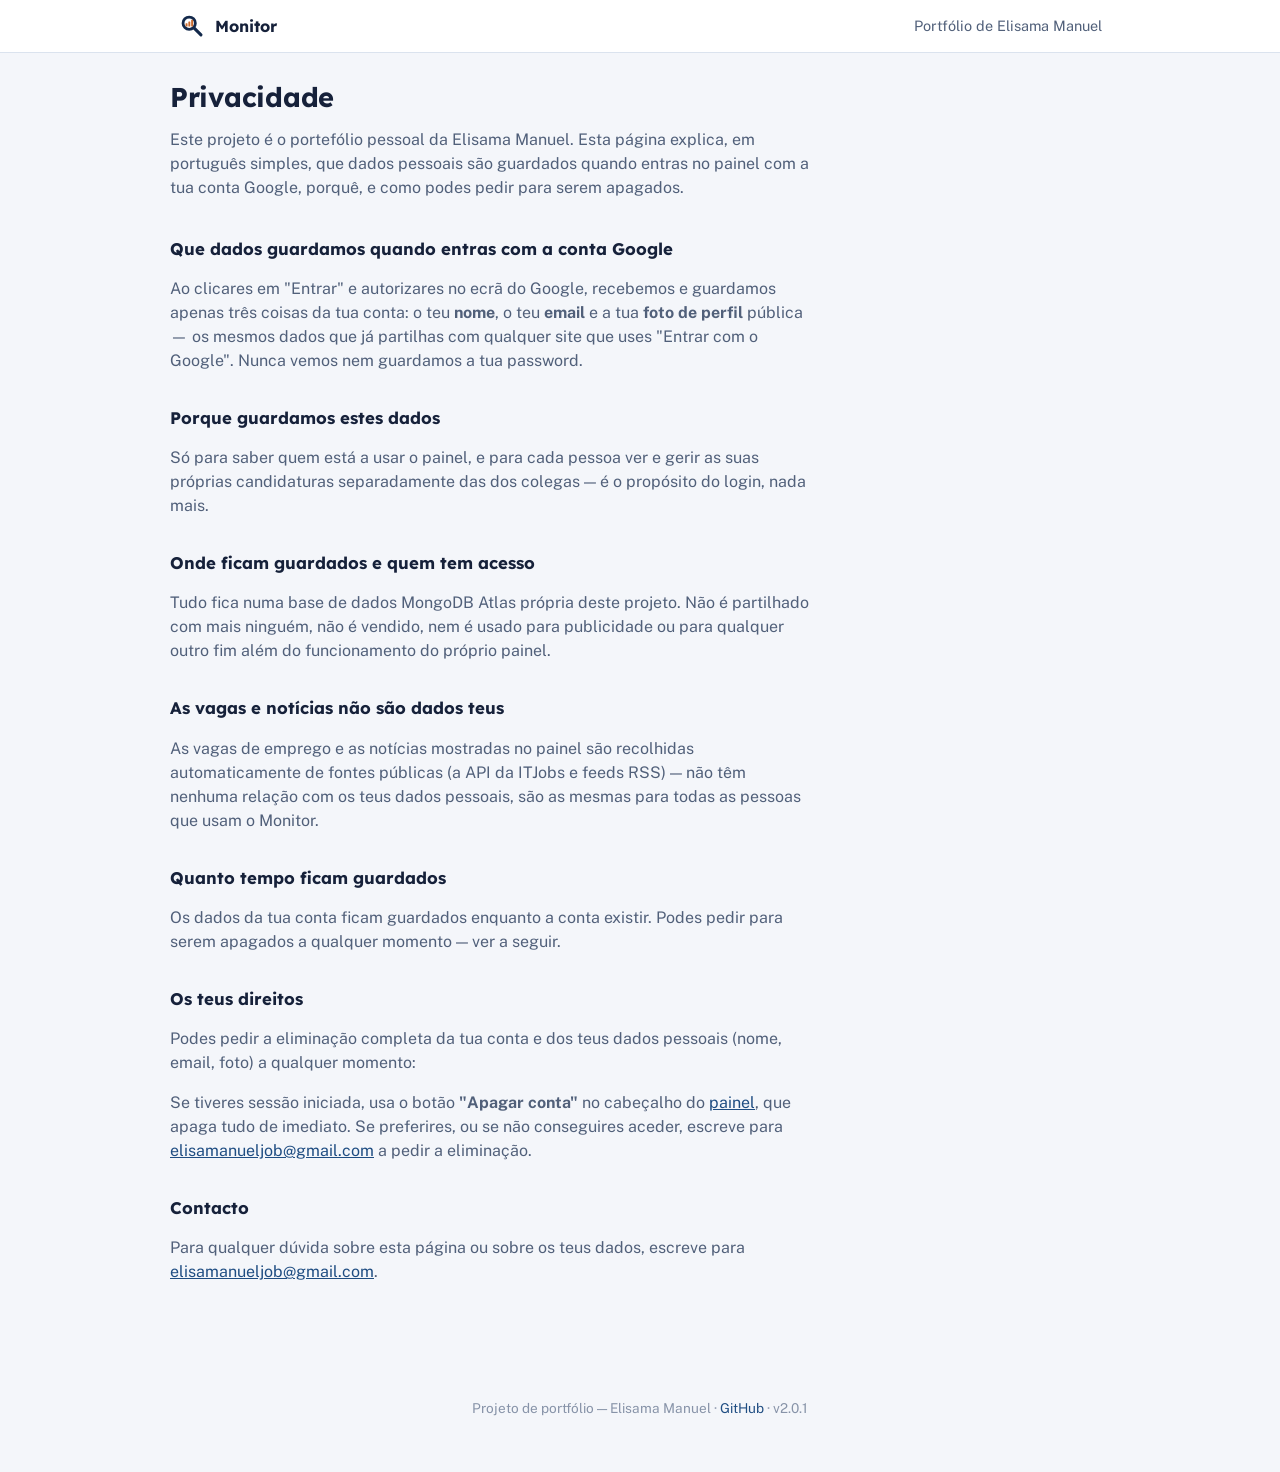
==== commit 83b3a3ad: "v2.0.1: ecrã de entrada do .exe em ecrã dividido" ====
--- a/static/privacidade.html
+++ b/static/privacidade.html
@@ -85,7 +85,7 @@
     </main>
 
     <footer class="rodape">
-        <p>Projeto de portfólio — Elisama Manuel · <a href="https://github.com/elisamanuel-on" target="_blank" rel="noopener">GitHub</a> · <span class="versao-site">v2.0.0</span></p>
+        <p>Projeto de portfólio — Elisama Manuel · <a href="https://github.com/elisamanuel-on" target="_blank" rel="noopener">GitHub</a> · <span class="versao-site">v2.0.1</span></p>
     <script src="/static/versao.js?v=1" defer></script>
     </footer>
 </body>
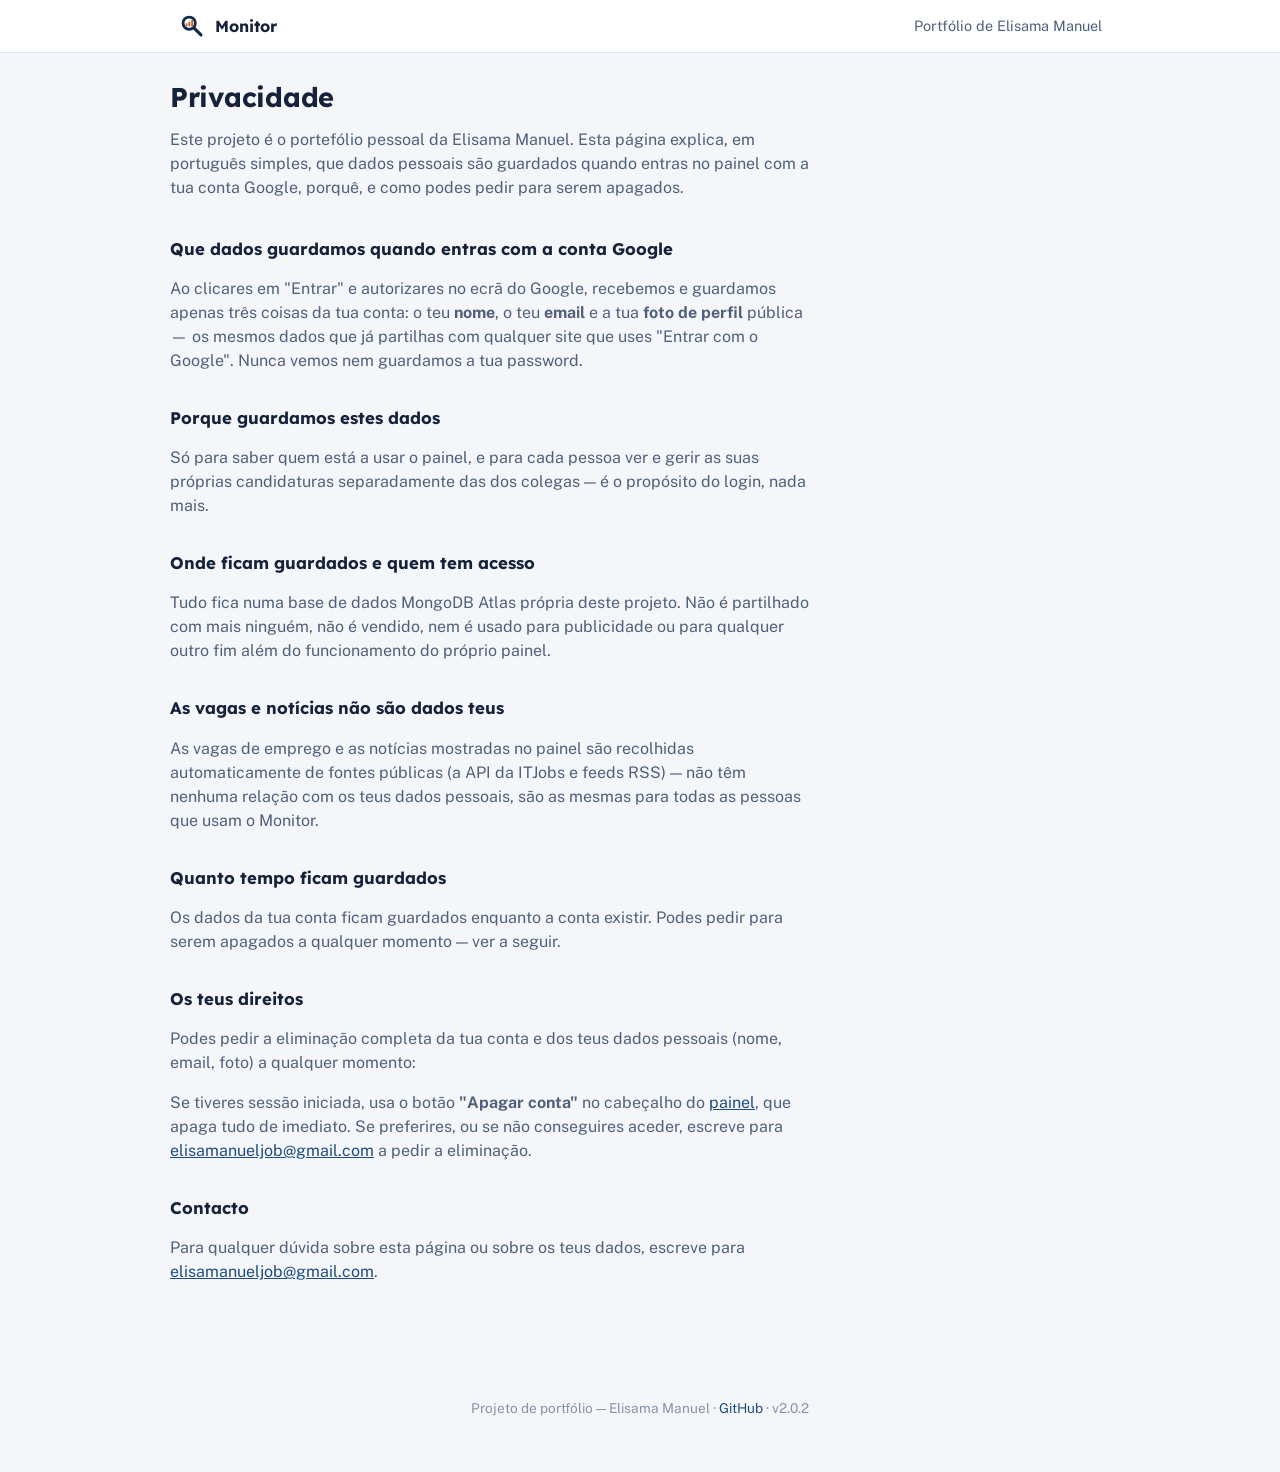
==== commit 125b600b: "v2.0.2: link Site do rodapé aponta para o Monitor" ====
--- a/static/privacidade.html
+++ b/static/privacidade.html
@@ -85,7 +85,7 @@
     </main>
 
     <footer class="rodape">
-        <p>Projeto de portfólio — Elisama Manuel · <a href="https://github.com/elisamanuel-on" target="_blank" rel="noopener">GitHub</a> · <span class="versao-site">v2.0.1</span></p>
+        <p>Projeto de portfólio — Elisama Manuel · <a href="https://github.com/elisamanuel-on" target="_blank" rel="noopener">GitHub</a> · <span class="versao-site">v2.0.2</span></p>
     <script src="/static/versao.js?v=1" defer></script>
     </footer>
 </body>
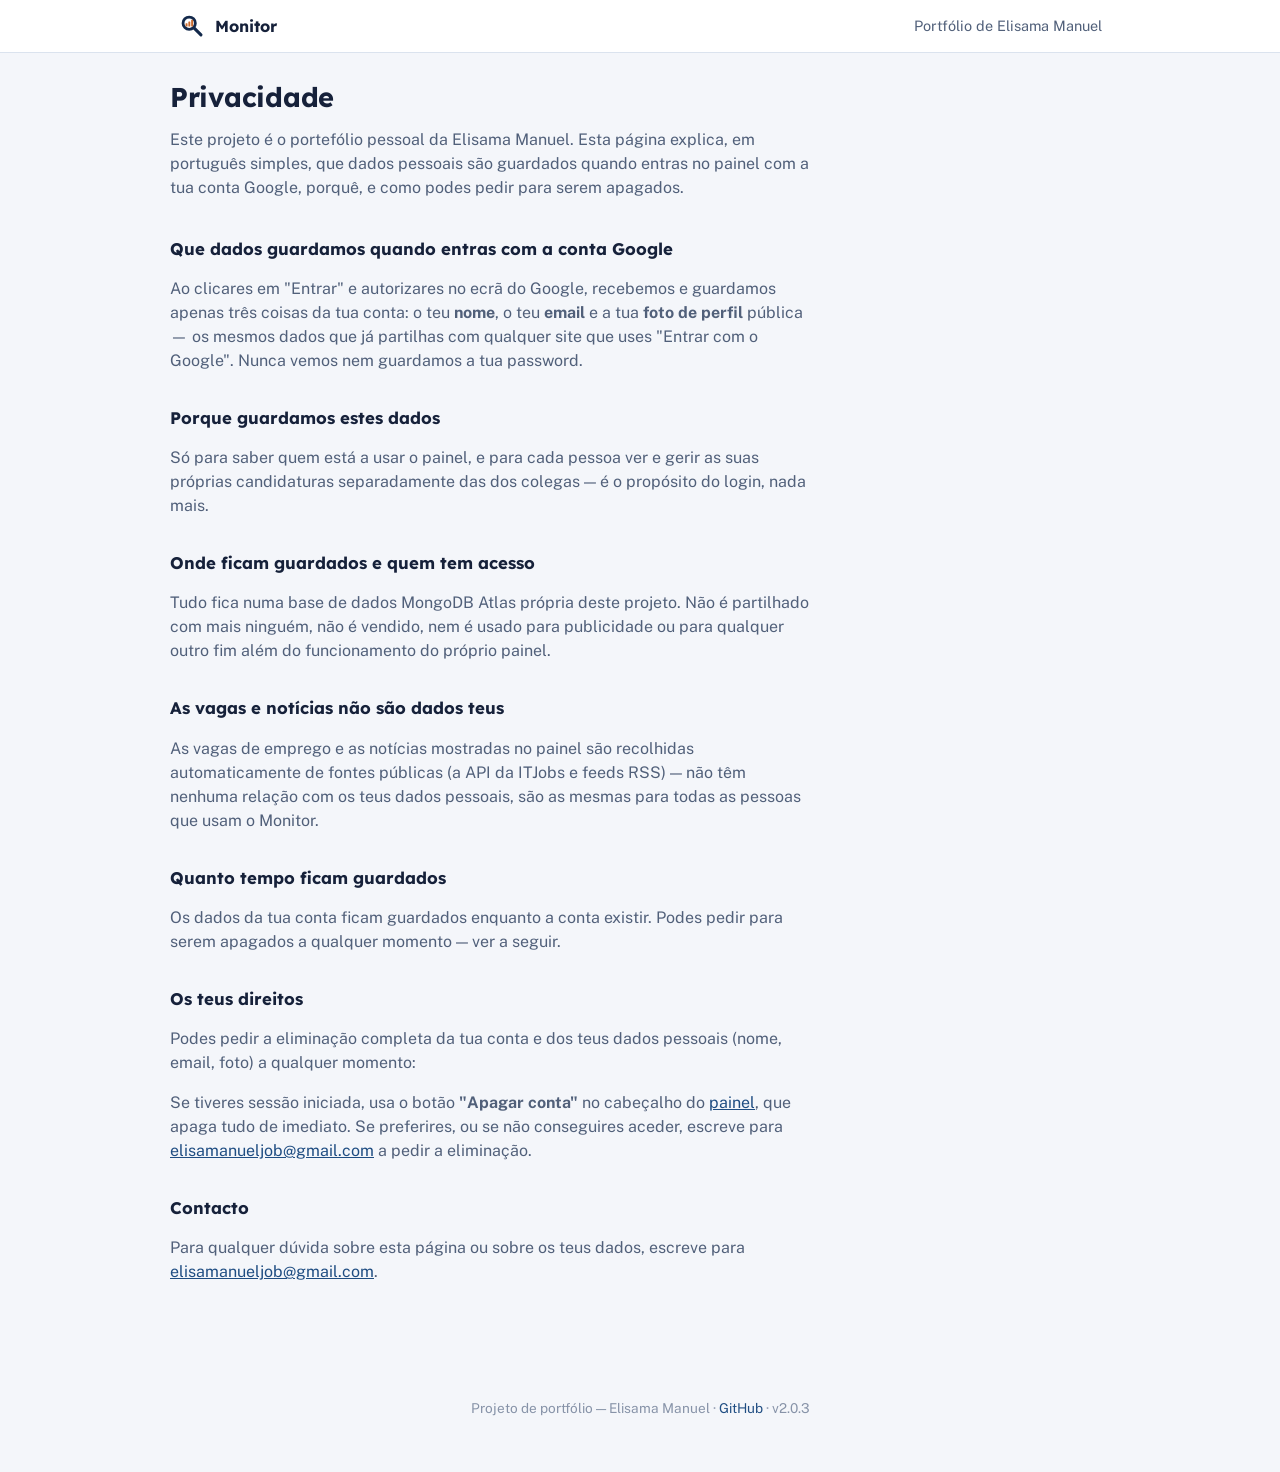
==== commit 12763c04: "v2.0.3: link Site do .exe aponta para o Monitor" ====
--- a/static/privacidade.html
+++ b/static/privacidade.html
@@ -85,7 +85,7 @@
     </main>
 
     <footer class="rodape">
-        <p>Projeto de portfólio — Elisama Manuel · <a href="https://github.com/elisamanuel-on" target="_blank" rel="noopener">GitHub</a> · <span class="versao-site">v2.0.2</span></p>
+        <p>Projeto de portfólio — Elisama Manuel · <a href="https://github.com/elisamanuel-on" target="_blank" rel="noopener">GitHub</a> · <span class="versao-site">v2.0.3</span></p>
     <script src="/static/versao.js?v=1" defer></script>
     </footer>
 </body>
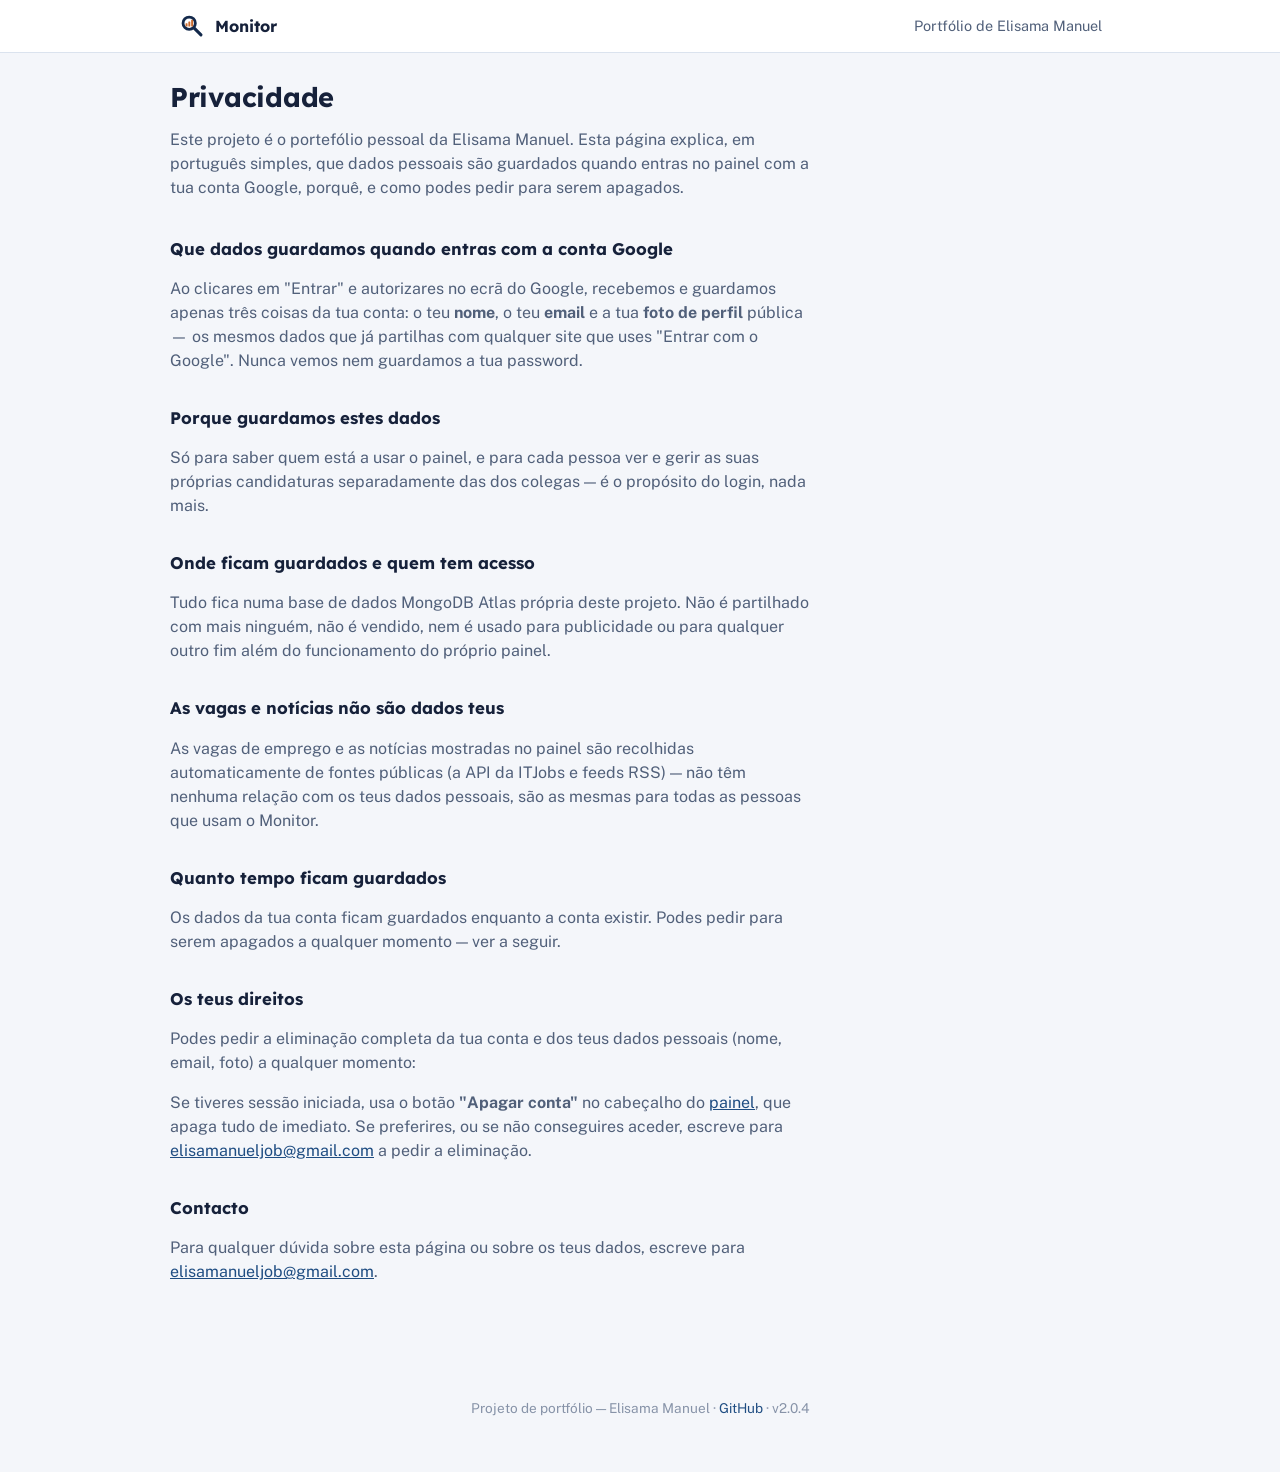
==== commit bfde438e: "v2.0.4: link Site só no .exe; removido do rodapé do site" ====
--- a/static/privacidade.html
+++ b/static/privacidade.html
@@ -85,7 +85,7 @@
     </main>
 
     <footer class="rodape">
-        <p>Projeto de portfólio — Elisama Manuel · <a href="https://github.com/elisamanuel-on" target="_blank" rel="noopener">GitHub</a> · <span class="versao-site">v2.0.3</span></p>
+        <p>Projeto de portfólio — Elisama Manuel · <a href="https://github.com/elisamanuel-on" target="_blank" rel="noopener">GitHub</a> · <span class="versao-site">v2.0.4</span></p>
     <script src="/static/versao.js?v=1" defer></script>
     </footer>
 </body>
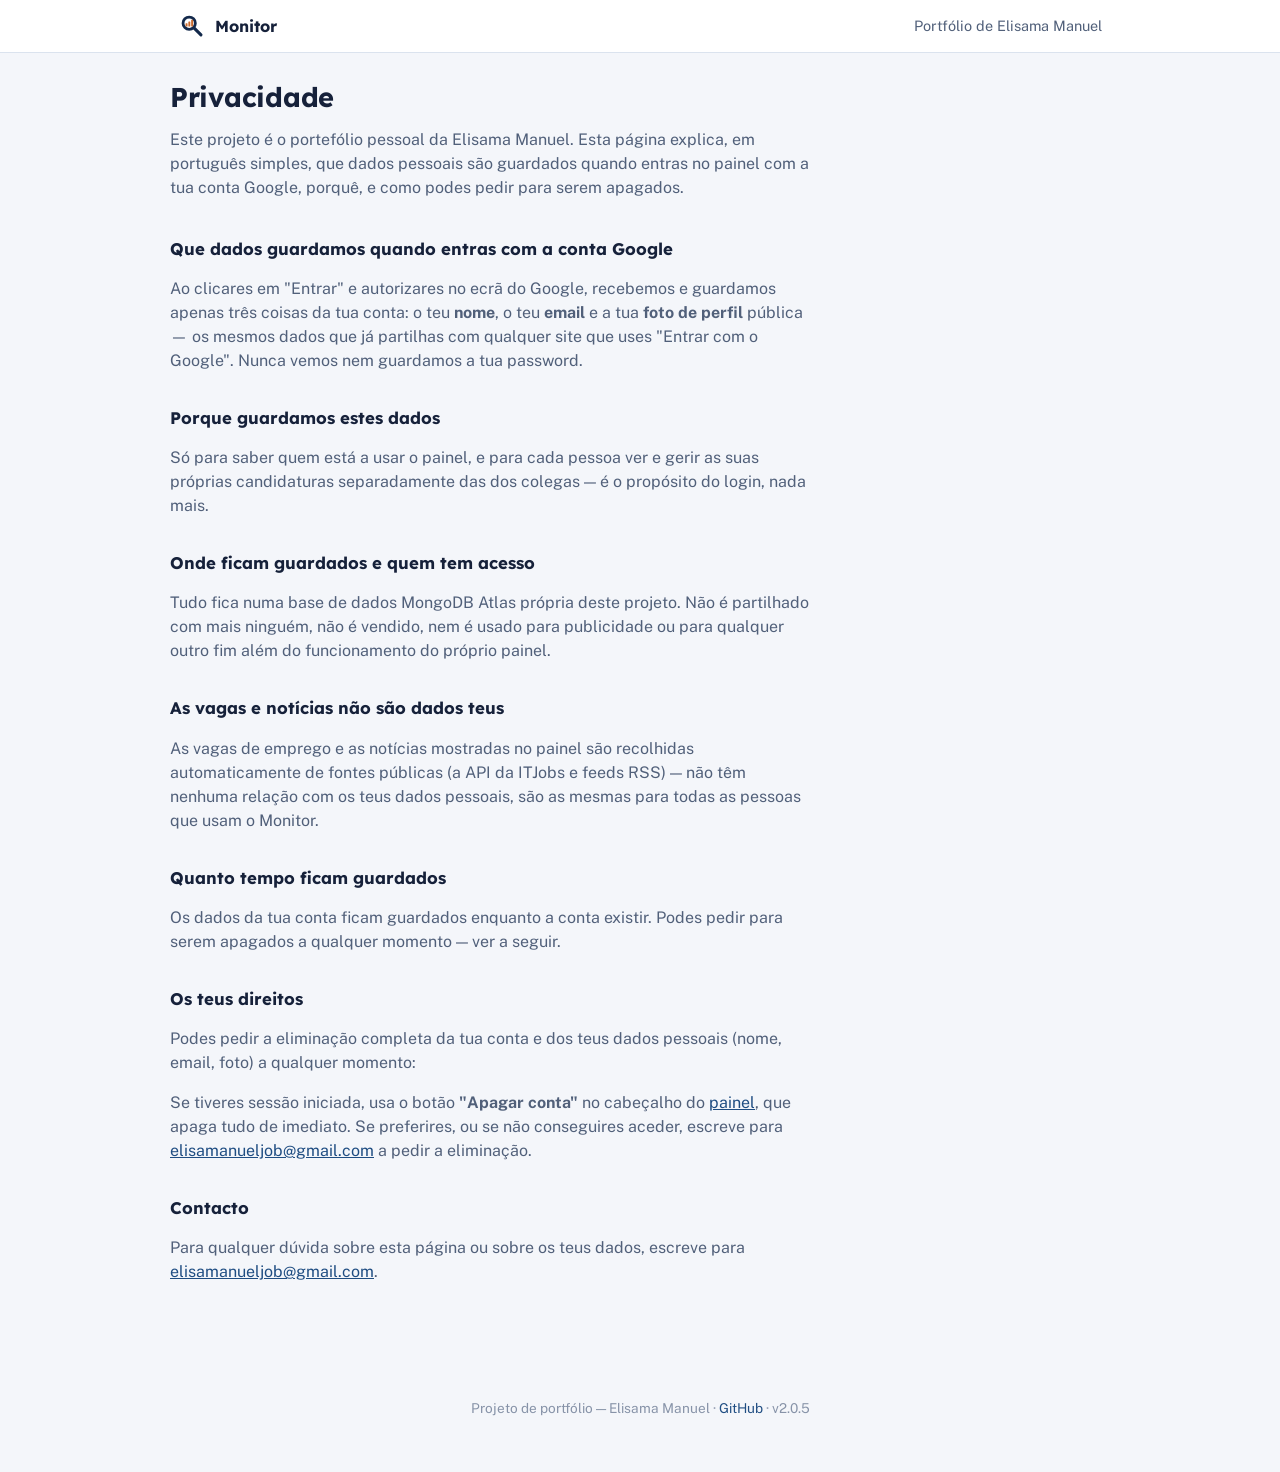
==== commit c8792583: "v2.0.5: .exe mostra logo a versão certa ao abrir" ====
--- a/static/privacidade.html
+++ b/static/privacidade.html
@@ -85,7 +85,7 @@
     </main>
 
     <footer class="rodape">
-        <p>Projeto de portfólio — Elisama Manuel · <a href="https://github.com/elisamanuel-on" target="_blank" rel="noopener">GitHub</a> · <span class="versao-site">v2.0.4</span></p>
+        <p>Projeto de portfólio — Elisama Manuel · <a href="https://github.com/elisamanuel-on" target="_blank" rel="noopener">GitHub</a> · <span class="versao-site">v2.0.5</span></p>
     <script src="/static/versao.js?v=1" defer></script>
     </footer>
 </body>
